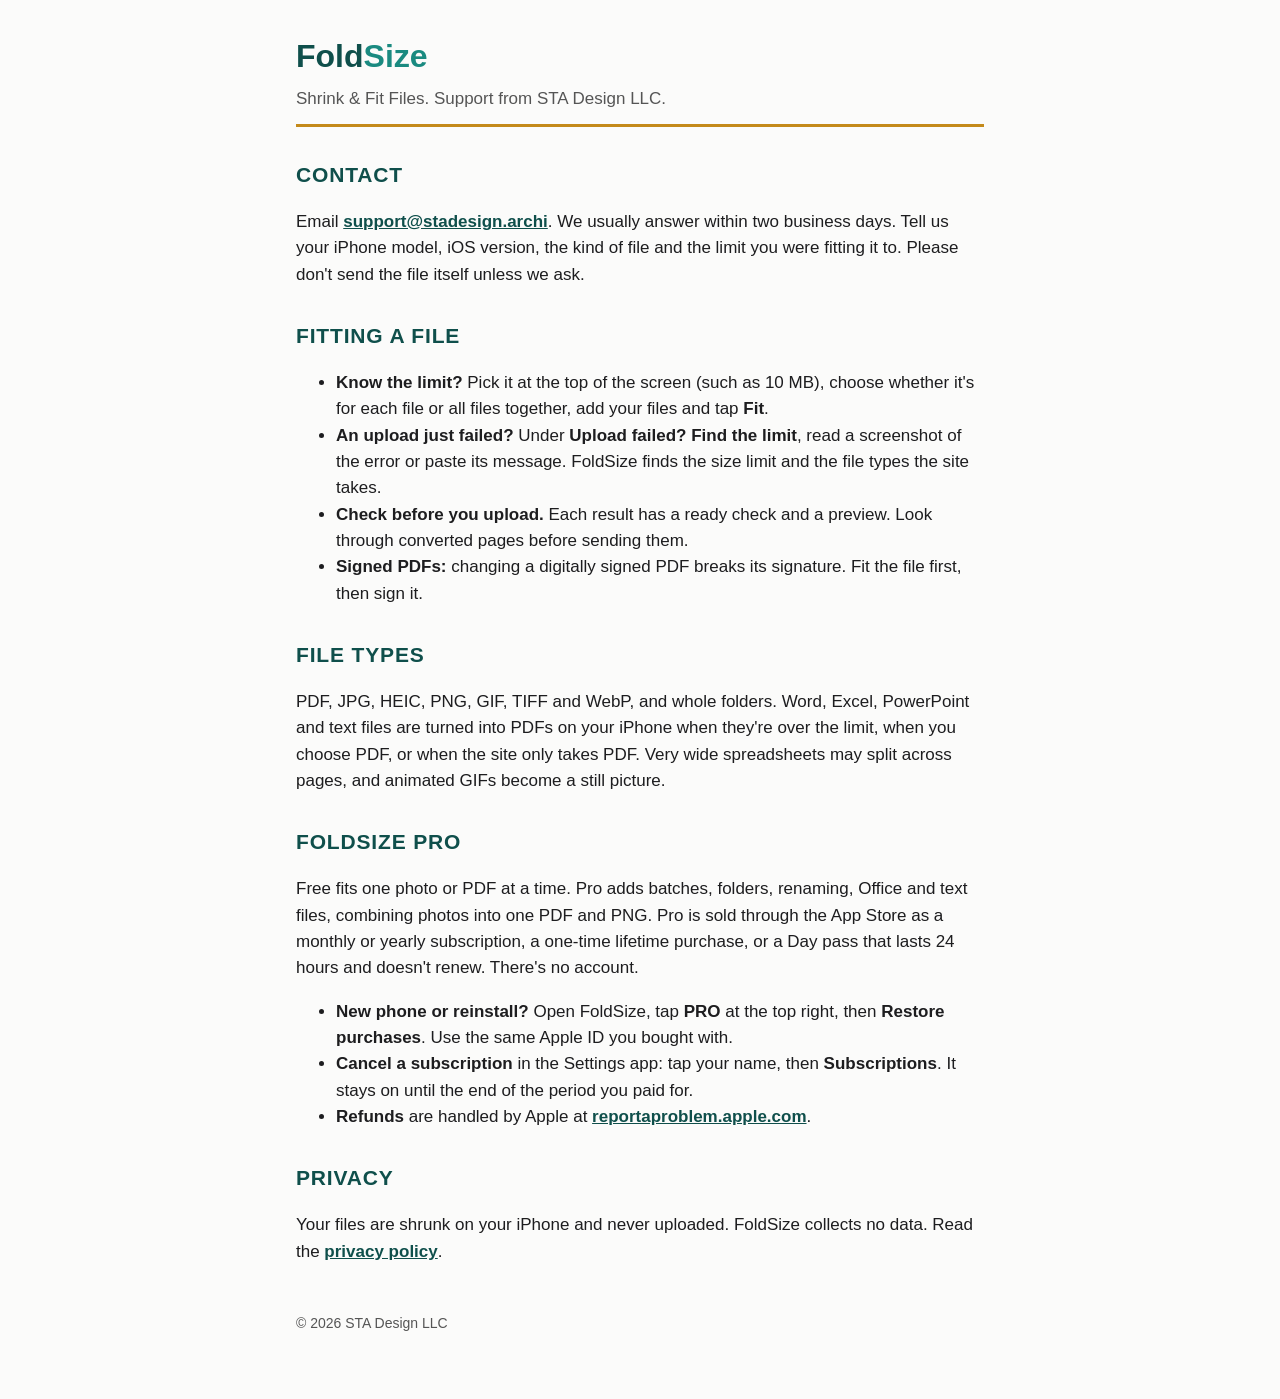
==== index.html @ 5bb441cd "FoldSize support and privacy pages Copied from site/ in sthes26/filefit-app-ios.  Co-Authored-By: Cl" ====
<!doctype html>
<html lang="en"><head><meta charset="utf-8"><meta name="viewport" content="width=device-width,initial-scale=1">
<title>FoldSize Support</title><link rel="stylesheet" href="style.css"></head>
<body><main>
<header><h1>Fold<span class="s">Size</span></h1><p class="sub">Shrink &amp; Fit Files. Support from STA Design LLC.</p></header>

<h2>Contact</h2>
<p>Email <a href="mailto:support@stadesign.archi">support@stadesign.archi</a>. We usually answer within two business days. Tell us your iPhone model, iOS version, the kind of file and the limit you were fitting it to. Please don't send the file itself unless we ask.</p>

<h2>Fitting a file</h2>
<ul>
<li><b>Know the limit?</b> Pick it at the top of the screen (such as 10 MB), choose whether it's for each file or all files together, add your files and tap <b>Fit</b>.</li>
<li><b>An upload just failed?</b> Under <b>Upload failed? Find the limit</b>, read a screenshot of the error or paste its message. FoldSize finds the size limit and the file types the site takes.</li>
<li><b>Check before you upload.</b> Each result has a ready check and a preview. Look through converted pages before sending them.</li>
<li><b>Signed PDFs:</b> changing a digitally signed PDF breaks its signature. Fit the file first, then sign it.</li>
</ul>

<h2>File types</h2>
<p>PDF, JPG, HEIC, PNG, GIF, TIFF and WebP, and whole folders. Word, Excel, PowerPoint and text files are turned into PDFs on your iPhone when they're over the limit, when you choose PDF, or when the site only takes PDF. Very wide spreadsheets may split across pages, and animated GIFs become a still picture.</p>

<h2>FoldSize Pro</h2>
<p>Free fits one photo or PDF at a time. Pro adds batches, folders, renaming, Office and text files, combining photos into one PDF and PNG. Pro is sold through the App Store as a monthly or yearly subscription, a one-time lifetime purchase, or a Day pass that lasts 24 hours and doesn't renew. There's no account.</p>
<ul>
<li><b>New phone or reinstall?</b> Open FoldSize, tap <b>PRO</b> at the top right, then <b>Restore purchases</b>. Use the same Apple ID you bought with.</li>
<li><b>Cancel a subscription</b> in the Settings app: tap your name, then <b>Subscriptions</b>. It stays on until the end of the period you paid for.</li>
<li><b>Refunds</b> are handled by Apple at <a href="https://reportaproblem.apple.com">reportaproblem.apple.com</a>.</li>
</ul>

<h2>Privacy</h2>
<p>Your files are shrunk on your iPhone and never uploaded. FoldSize collects no data. Read the <a href="privacy.html">privacy policy</a>.</p>

<footer>&copy; 2026 STA Design LLC</footer>
</main></body></html>
---- style.css ----
:root{--deep:#0F4F4B;--teal:#1A8A80;--gold:#C48A1A;--ink:#1d1d1f;--muted:#555;--bg:#fbfbfa}
*{box-sizing:border-box}body{margin:0;background:var(--bg);color:var(--ink);font:17px/1.55 -apple-system,BlinkMacSystemFont,"Segoe UI",Roboto,sans-serif}
main{max-width:720px;margin:0 auto;padding:32px 16px 64px}
header{border-bottom:3px solid var(--gold);margin-bottom:24px;padding-bottom:12px}
h1{color:var(--deep);margin:0 0 4px;font-size:32px}h1 .s{color:var(--teal)}
h2{color:var(--deep);margin-top:32px;font-size:21px;text-transform:uppercase;letter-spacing:.04em}
.sub{color:var(--muted);margin:0}a{color:var(--deep);font-weight:600}
footer{margin-top:48px;color:var(--muted);font-size:14px}
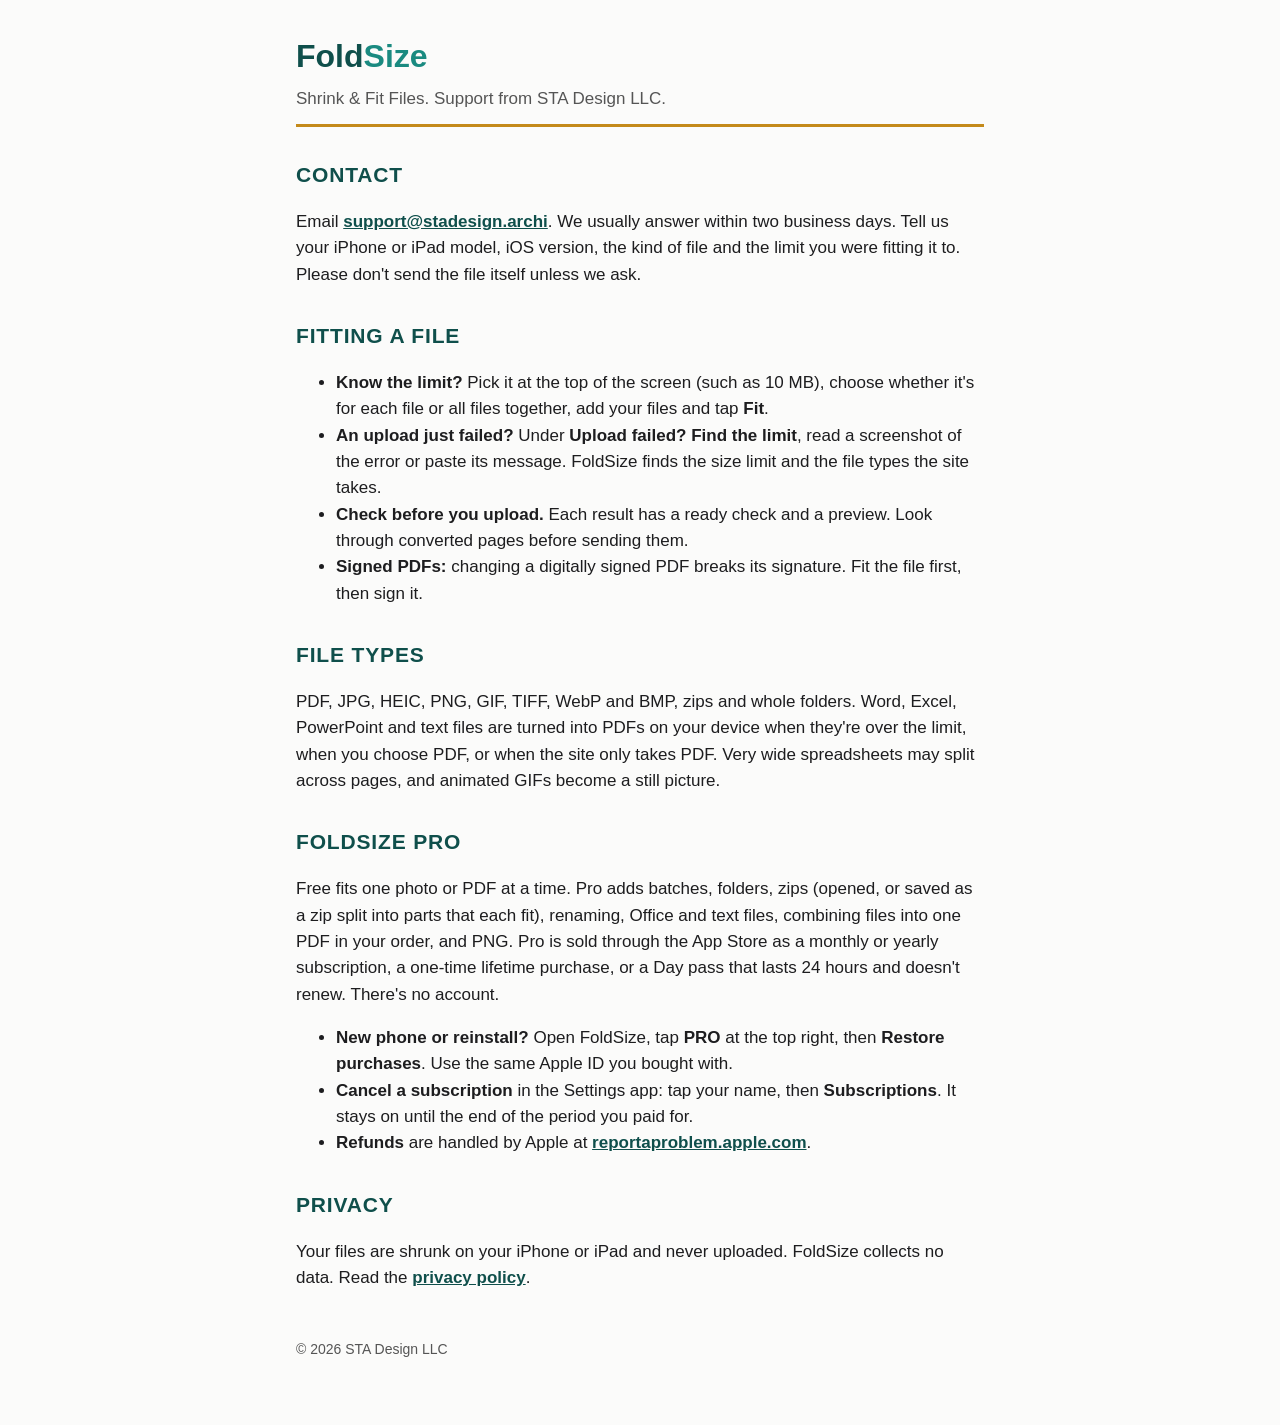
==== commit de4a0f05: "Mention zips, combining, BMP and iPad Co-Authored-By: Claude Opus 5.5 <noreply@anthropic.com> Claude" ====
--- a/index.html
+++ b/index.html
@@ -5,7 +5,7 @@
 <header><h1>Fold<span class="s">Size</span></h1><p class="sub">Shrink &amp; Fit Files. Support from STA Design LLC.</p></header>
 
 <h2>Contact</h2>
-<p>Email <a href="mailto:support@stadesign.archi">support@stadesign.archi</a>. We usually answer within two business days. Tell us your iPhone model, iOS version, the kind of file and the limit you were fitting it to. Please don't send the file itself unless we ask.</p>
+<p>Email <a href="mailto:support@stadesign.archi">support@stadesign.archi</a>. We usually answer within two business days. Tell us your iPhone or iPad model, iOS version, the kind of file and the limit you were fitting it to. Please don't send the file itself unless we ask.</p>
 
 <h2>Fitting a file</h2>
 <ul>
@@ -16,10 +16,10 @@
 </ul>
 
 <h2>File types</h2>
-<p>PDF, JPG, HEIC, PNG, GIF, TIFF and WebP, and whole folders. Word, Excel, PowerPoint and text files are turned into PDFs on your iPhone when they're over the limit, when you choose PDF, or when the site only takes PDF. Very wide spreadsheets may split across pages, and animated GIFs become a still picture.</p>
+<p>PDF, JPG, HEIC, PNG, GIF, TIFF, WebP and BMP, zips and whole folders. Word, Excel, PowerPoint and text files are turned into PDFs on your device when they're over the limit, when you choose PDF, or when the site only takes PDF. Very wide spreadsheets may split across pages, and animated GIFs become a still picture.</p>
 
 <h2>FoldSize Pro</h2>
-<p>Free fits one photo or PDF at a time. Pro adds batches, folders, renaming, Office and text files, combining photos into one PDF and PNG. Pro is sold through the App Store as a monthly or yearly subscription, a one-time lifetime purchase, or a Day pass that lasts 24 hours and doesn't renew. There's no account.</p>
+<p>Free fits one photo or PDF at a time. Pro adds batches, folders, zips (opened, or saved as a zip split into parts that each fit), renaming, Office and text files, combining files into one PDF in your order, and PNG. Pro is sold through the App Store as a monthly or yearly subscription, a one-time lifetime purchase, or a Day pass that lasts 24 hours and doesn't renew. There's no account.</p>
 <ul>
 <li><b>New phone or reinstall?</b> Open FoldSize, tap <b>PRO</b> at the top right, then <b>Restore purchases</b>. Use the same Apple ID you bought with.</li>
 <li><b>Cancel a subscription</b> in the Settings app: tap your name, then <b>Subscriptions</b>. It stays on until the end of the period you paid for.</li>
@@ -27,7 +27,7 @@
 </ul>
 
 <h2>Privacy</h2>
-<p>Your files are shrunk on your iPhone and never uploaded. FoldSize collects no data. Read the <a href="privacy.html">privacy policy</a>.</p>
+<p>Your files are shrunk on your iPhone or iPad and never uploaded. FoldSize collects no data. Read the <a href="privacy.html">privacy policy</a>.</p>
 
 <footer>&copy; 2026 STA Design LLC</footer>
 </main></body></html>
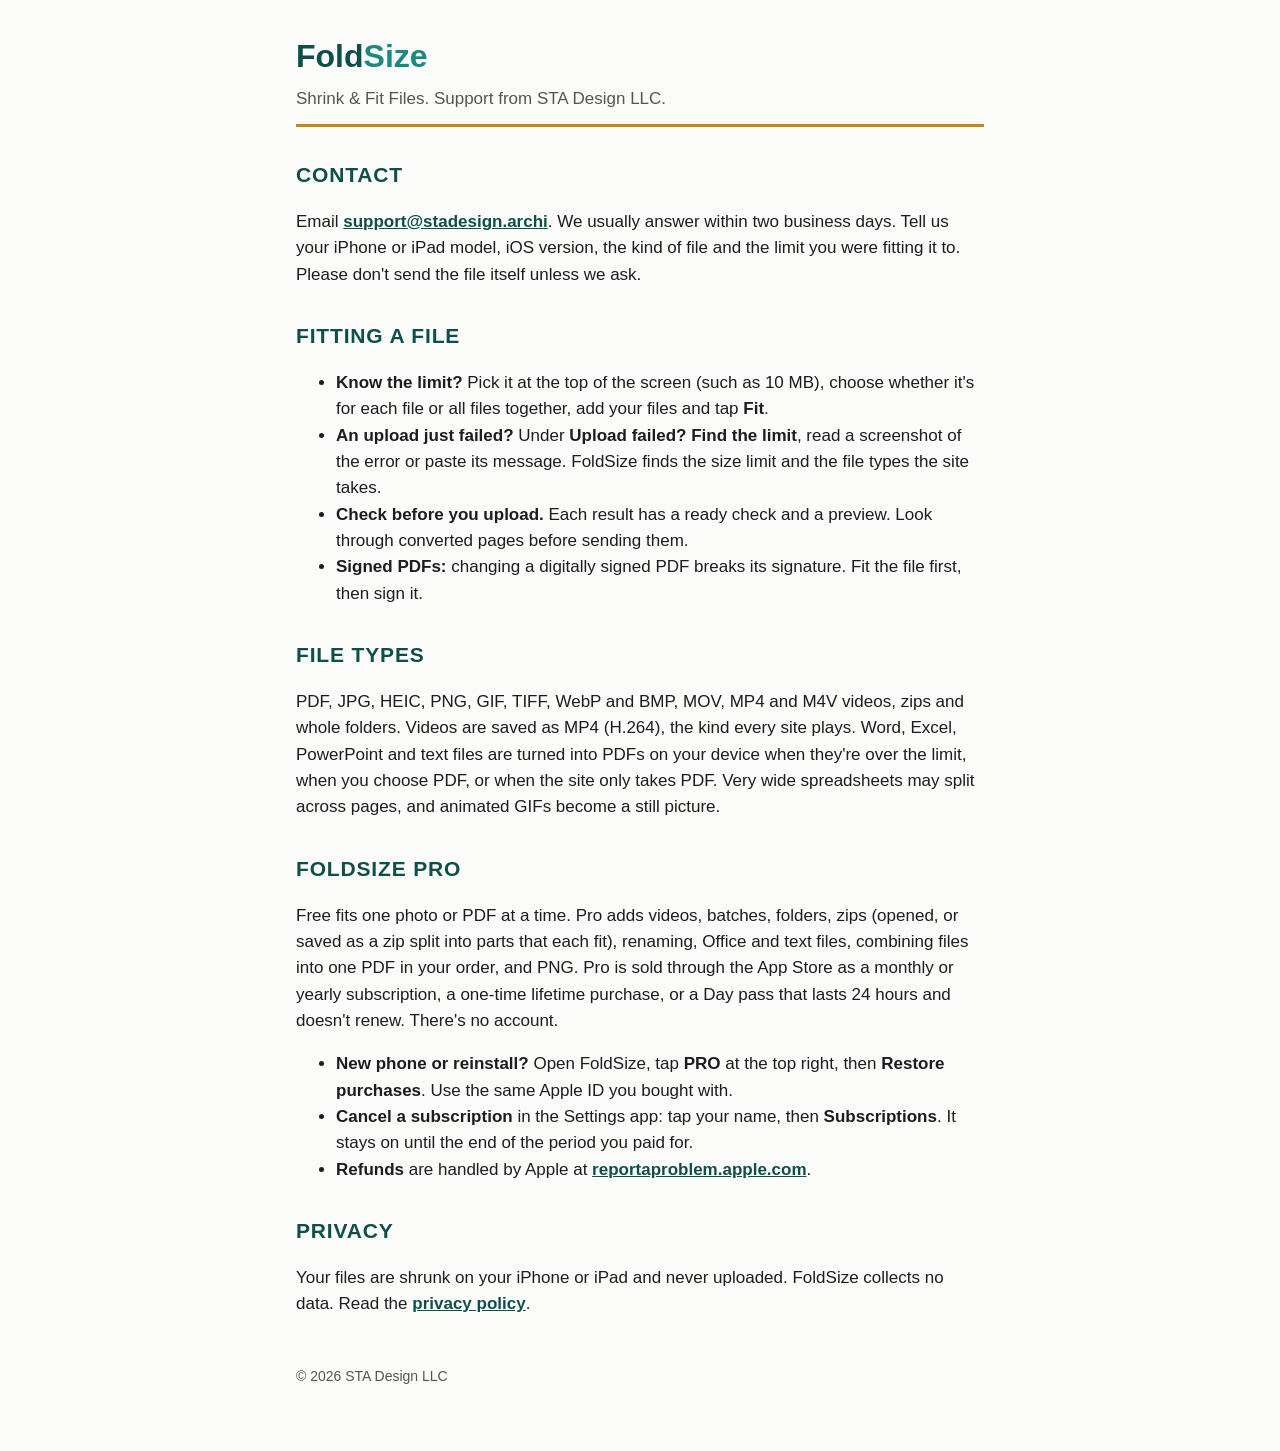
==== commit 7f458e6a: "Mention videos (Pro) on the support and privacy pages Co-Authored-By: Claude Opus 5.5 <noreply@anthr" ====
--- a/index.html
+++ b/index.html
@@ -16,10 +16,10 @@
 </ul>
 
 <h2>File types</h2>
-<p>PDF, JPG, HEIC, PNG, GIF, TIFF, WebP and BMP, zips and whole folders. Word, Excel, PowerPoint and text files are turned into PDFs on your device when they're over the limit, when you choose PDF, or when the site only takes PDF. Very wide spreadsheets may split across pages, and animated GIFs become a still picture.</p>
+<p>PDF, JPG, HEIC, PNG, GIF, TIFF, WebP and BMP, MOV, MP4 and M4V videos, zips and whole folders. Videos are saved as MP4 (H.264), the kind every site plays. Word, Excel, PowerPoint and text files are turned into PDFs on your device when they're over the limit, when you choose PDF, or when the site only takes PDF. Very wide spreadsheets may split across pages, and animated GIFs become a still picture.</p>
 
 <h2>FoldSize Pro</h2>
-<p>Free fits one photo or PDF at a time. Pro adds batches, folders, zips (opened, or saved as a zip split into parts that each fit), renaming, Office and text files, combining files into one PDF in your order, and PNG. Pro is sold through the App Store as a monthly or yearly subscription, a one-time lifetime purchase, or a Day pass that lasts 24 hours and doesn't renew. There's no account.</p>
+<p>Free fits one photo or PDF at a time. Pro adds videos, batches, folders, zips (opened, or saved as a zip split into parts that each fit), renaming, Office and text files, combining files into one PDF in your order, and PNG. Pro is sold through the App Store as a monthly or yearly subscription, a one-time lifetime purchase, or a Day pass that lasts 24 hours and doesn't renew. There's no account.</p>
 <ul>
 <li><b>New phone or reinstall?</b> Open FoldSize, tap <b>PRO</b> at the top right, then <b>Restore purchases</b>. Use the same Apple ID you bought with.</li>
 <li><b>Cancel a subscription</b> in the Settings app: tap your name, then <b>Subscriptions</b>. It stays on until the end of the period you paid for.</li>
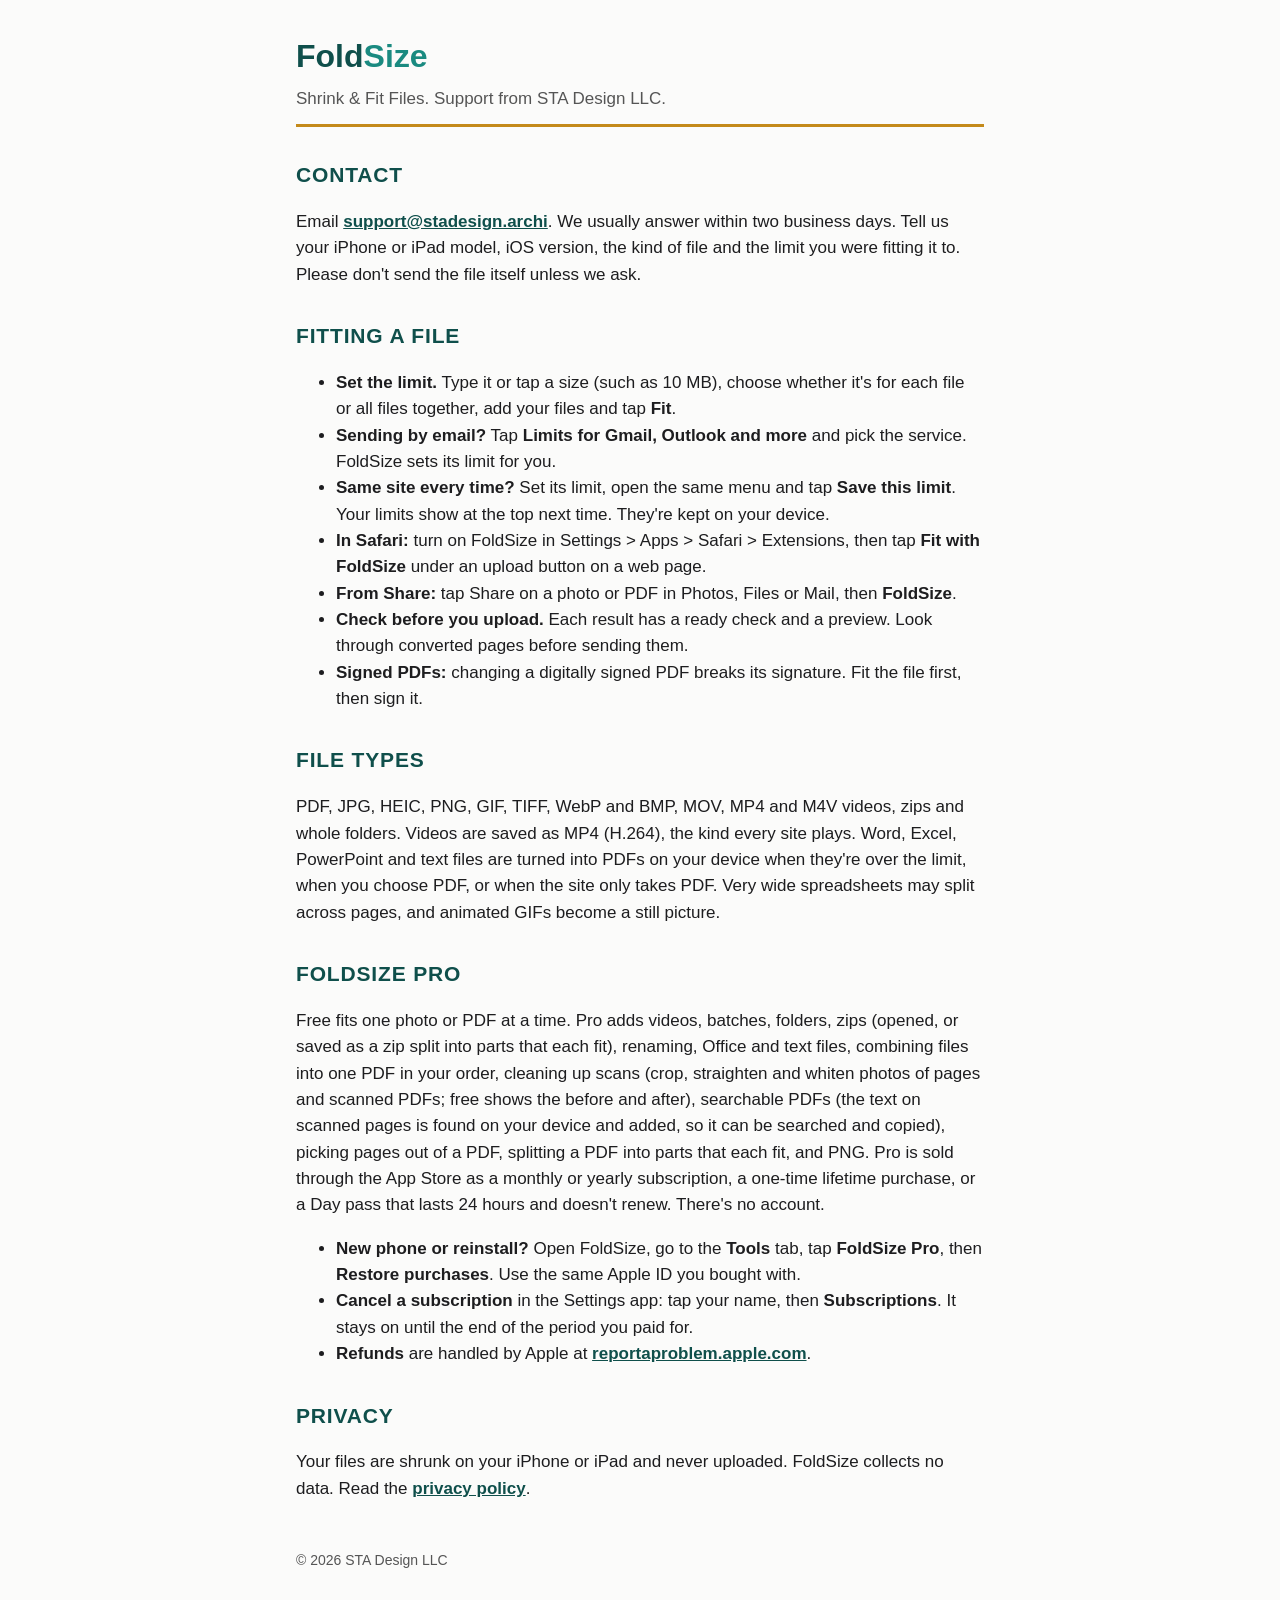
==== commit 7f27485a: "Match the site to the final v1 app Drop the removed "Upload failed? Find the limit" help and the scr" ====
--- a/index.html
+++ b/index.html
@@ -9,8 +9,11 @@
 
 <h2>Fitting a file</h2>
 <ul>
-<li><b>Know the limit?</b> Pick it at the top of the screen (such as 10 MB), choose whether it's for each file or all files together, add your files and tap <b>Fit</b>.</li>
-<li><b>An upload just failed?</b> Under <b>Upload failed? Find the limit</b>, read a screenshot of the error or paste its message. FoldSize finds the size limit and the file types the site takes.</li>
+<li><b>Set the limit.</b> Type it or tap a size (such as 10 MB), choose whether it's for each file or all files together, add your files and tap <b>Fit</b>.</li>
+<li><b>Sending by email?</b> Tap <b>Limits for Gmail, Outlook and more</b> and pick the service. FoldSize sets its limit for you.</li>
+<li><b>Same site every time?</b> Set its limit, open the same menu and tap <b>Save this limit</b>. Your limits show at the top next time. They're kept on your device.</li>
+<li><b>In Safari:</b> turn on FoldSize in Settings &gt; Apps &gt; Safari &gt; Extensions, then tap <b>Fit with FoldSize</b> under an upload button on a web page.</li>
+<li><b>From Share:</b> tap Share on a photo or PDF in Photos, Files or Mail, then <b>FoldSize</b>.</li>
 <li><b>Check before you upload.</b> Each result has a ready check and a preview. Look through converted pages before sending them.</li>
 <li><b>Signed PDFs:</b> changing a digitally signed PDF breaks its signature. Fit the file first, then sign it.</li>
 </ul>
@@ -19,9 +22,9 @@
 <p>PDF, JPG, HEIC, PNG, GIF, TIFF, WebP and BMP, MOV, MP4 and M4V videos, zips and whole folders. Videos are saved as MP4 (H.264), the kind every site plays. Word, Excel, PowerPoint and text files are turned into PDFs on your device when they're over the limit, when you choose PDF, or when the site only takes PDF. Very wide spreadsheets may split across pages, and animated GIFs become a still picture.</p>
 
 <h2>FoldSize Pro</h2>
-<p>Free fits one photo or PDF at a time. Pro adds videos, batches, folders, zips (opened, or saved as a zip split into parts that each fit), renaming, Office and text files, combining files into one PDF in your order, and PNG. Pro is sold through the App Store as a monthly or yearly subscription, a one-time lifetime purchase, or a Day pass that lasts 24 hours and doesn't renew. There's no account.</p>
+<p>Free fits one photo or PDF at a time. Pro adds videos, batches, folders, zips (opened, or saved as a zip split into parts that each fit), renaming, Office and text files, combining files into one PDF in your order, cleaning up scans (crop, straighten and whiten photos of pages and scanned PDFs; free shows the before and after), searchable PDFs (the text on scanned pages is found on your device and added, so it can be searched and copied), picking pages out of a PDF, splitting a PDF into parts that each fit, and PNG. Pro is sold through the App Store as a monthly or yearly subscription, a one-time lifetime purchase, or a Day pass that lasts 24 hours and doesn't renew. There's no account.</p>
 <ul>
-<li><b>New phone or reinstall?</b> Open FoldSize, tap <b>PRO</b> at the top right, then <b>Restore purchases</b>. Use the same Apple ID you bought with.</li>
+<li><b>New phone or reinstall?</b> Open FoldSize, go to the <b>Tools</b> tab, tap <b>FoldSize Pro</b>, then <b>Restore purchases</b>. Use the same Apple ID you bought with.</li>
 <li><b>Cancel a subscription</b> in the Settings app: tap your name, then <b>Subscriptions</b>. It stays on until the end of the period you paid for.</li>
 <li><b>Refunds</b> are handled by Apple at <a href="https://reportaproblem.apple.com">reportaproblem.apple.com</a>.</li>
 </ul>
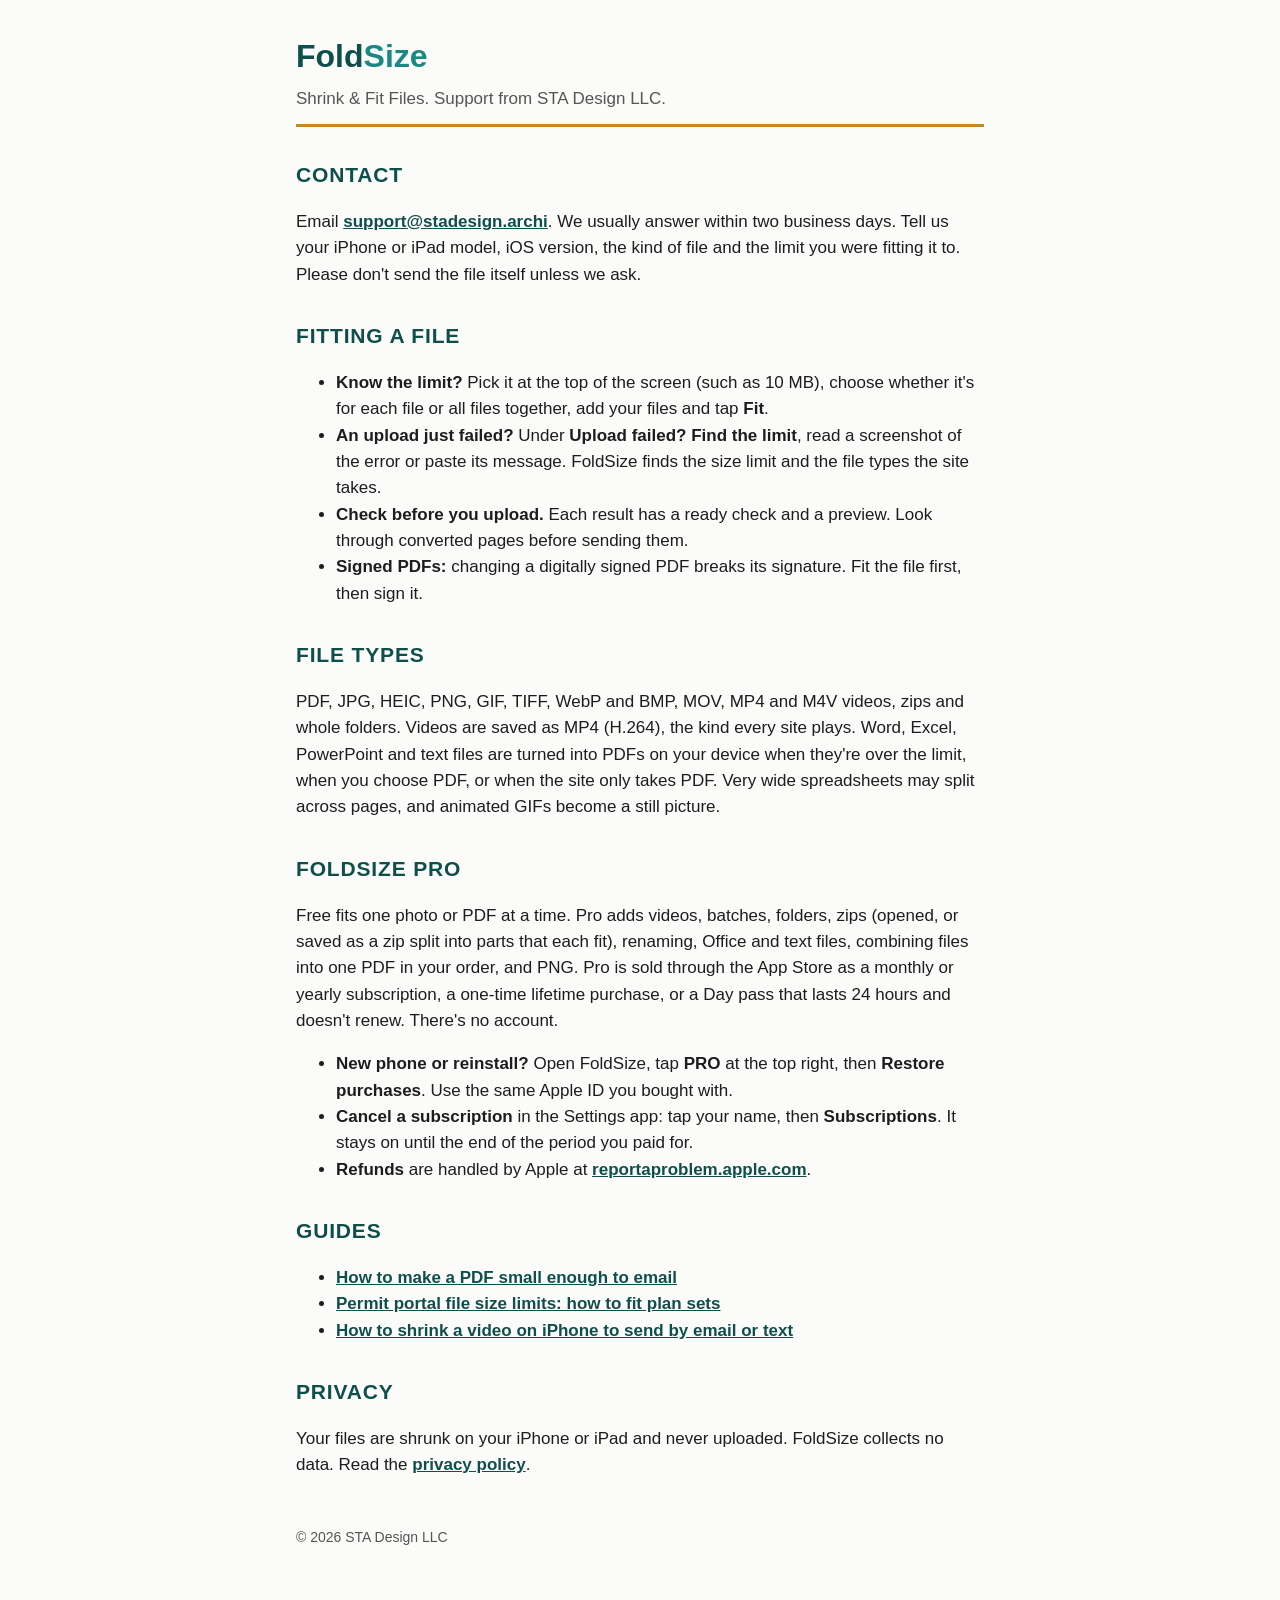
==== commit 5cc99361: "Add first three help guides, a guides page and a sitemap Co-Authored-By: Claude Opus 5.5 <noreply@an" ====
--- a/index.html
+++ b/index.html
@@ -9,11 +9,8 @@
 
 <h2>Fitting a file</h2>
 <ul>
-<li><b>Set the limit.</b> Type it or tap a size (such as 10 MB), choose whether it's for each file or all files together, add your files and tap <b>Fit</b>.</li>
-<li><b>Sending by email?</b> Tap <b>Limits for Gmail, Outlook and more</b> and pick the service. FoldSize sets its limit for you.</li>
-<li><b>Same site every time?</b> Set its limit, open the same menu and tap <b>Save this limit</b>. Your limits show at the top next time. They're kept on your device.</li>
-<li><b>In Safari:</b> turn on FoldSize in Settings &gt; Apps &gt; Safari &gt; Extensions, then tap <b>Fit with FoldSize</b> under an upload button on a web page.</li>
-<li><b>From Share:</b> tap Share on a photo or PDF in Photos, Files or Mail, then <b>FoldSize</b>.</li>
+<li><b>Know the limit?</b> Pick it at the top of the screen (such as 10 MB), choose whether it's for each file or all files together, add your files and tap <b>Fit</b>.</li>
+<li><b>An upload just failed?</b> Under <b>Upload failed? Find the limit</b>, read a screenshot of the error or paste its message. FoldSize finds the size limit and the file types the site takes.</li>
 <li><b>Check before you upload.</b> Each result has a ready check and a preview. Look through converted pages before sending them.</li>
 <li><b>Signed PDFs:</b> changing a digitally signed PDF breaks its signature. Fit the file first, then sign it.</li>
 </ul>
@@ -22,11 +19,18 @@
 <p>PDF, JPG, HEIC, PNG, GIF, TIFF, WebP and BMP, MOV, MP4 and M4V videos, zips and whole folders. Videos are saved as MP4 (H.264), the kind every site plays. Word, Excel, PowerPoint and text files are turned into PDFs on your device when they're over the limit, when you choose PDF, or when the site only takes PDF. Very wide spreadsheets may split across pages, and animated GIFs become a still picture.</p>
 
 <h2>FoldSize Pro</h2>
-<p>Free fits one photo or PDF at a time. Pro adds videos, batches, folders, zips (opened, or saved as a zip split into parts that each fit), renaming, Office and text files, combining files into one PDF in your order, cleaning up scans (crop, straighten and whiten photos of pages and scanned PDFs; free shows the before and after), searchable PDFs (the text on scanned pages is found on your device and added, so it can be searched and copied), picking pages out of a PDF, splitting a PDF into parts that each fit, and PNG. Pro is sold through the App Store as a monthly or yearly subscription, a one-time lifetime purchase, or a Day pass that lasts 24 hours and doesn't renew. There's no account.</p>
+<p>Free fits one photo or PDF at a time. Pro adds videos, batches, folders, zips (opened, or saved as a zip split into parts that each fit), renaming, Office and text files, combining files into one PDF in your order, and PNG. Pro is sold through the App Store as a monthly or yearly subscription, a one-time lifetime purchase, or a Day pass that lasts 24 hours and doesn't renew. There's no account.</p>
 <ul>
-<li><b>New phone or reinstall?</b> Open FoldSize, go to the <b>Tools</b> tab, tap <b>FoldSize Pro</b>, then <b>Restore purchases</b>. Use the same Apple ID you bought with.</li>
+<li><b>New phone or reinstall?</b> Open FoldSize, tap <b>PRO</b> at the top right, then <b>Restore purchases</b>. Use the same Apple ID you bought with.</li>
 <li><b>Cancel a subscription</b> in the Settings app: tap your name, then <b>Subscriptions</b>. It stays on until the end of the period you paid for.</li>
 <li><b>Refunds</b> are handled by Apple at <a href="https://reportaproblem.apple.com">reportaproblem.apple.com</a>.</li>
+</ul>
+
+<h2>Guides</h2>
+<ul>
+<li><a href="guides/pdf-too-big-for-email.html">How to make a PDF small enough to email</a></li>
+<li><a href="guides/permit-portal-file-size-limits.html">Permit portal file size limits: how to fit plan sets</a></li>
+<li><a href="guides/shrink-video-iphone-email.html">How to shrink a video on iPhone to send by email or text</a></li>
 </ul>
 
 <h2>Privacy</h2>
--- a/style.css
+++ b/style.css
@@ -6,3 +6,6 @@
 h2{color:var(--deep);margin-top:32px;font-size:21px;text-transform:uppercase;letter-spacing:.04em}
 .sub{color:var(--muted);margin:0}a{color:var(--deep);font-weight:600}
 footer{margin-top:48px;color:var(--muted);font-size:14px}
+table{border-collapse:collapse;width:100%;margin:16px 0;font-size:16px}th,td{text-align:left;padding:8px;border-bottom:1px solid #ddd;vertical-align:top}th{color:var(--deep)}
+.cta{margin:32px 0;padding:16px;border-left:4px solid var(--teal);background:#eef6f5}.cta p{margin:0}
+.answer{font-size:18px}nav.crumb{font-size:14px;margin-bottom:8px}
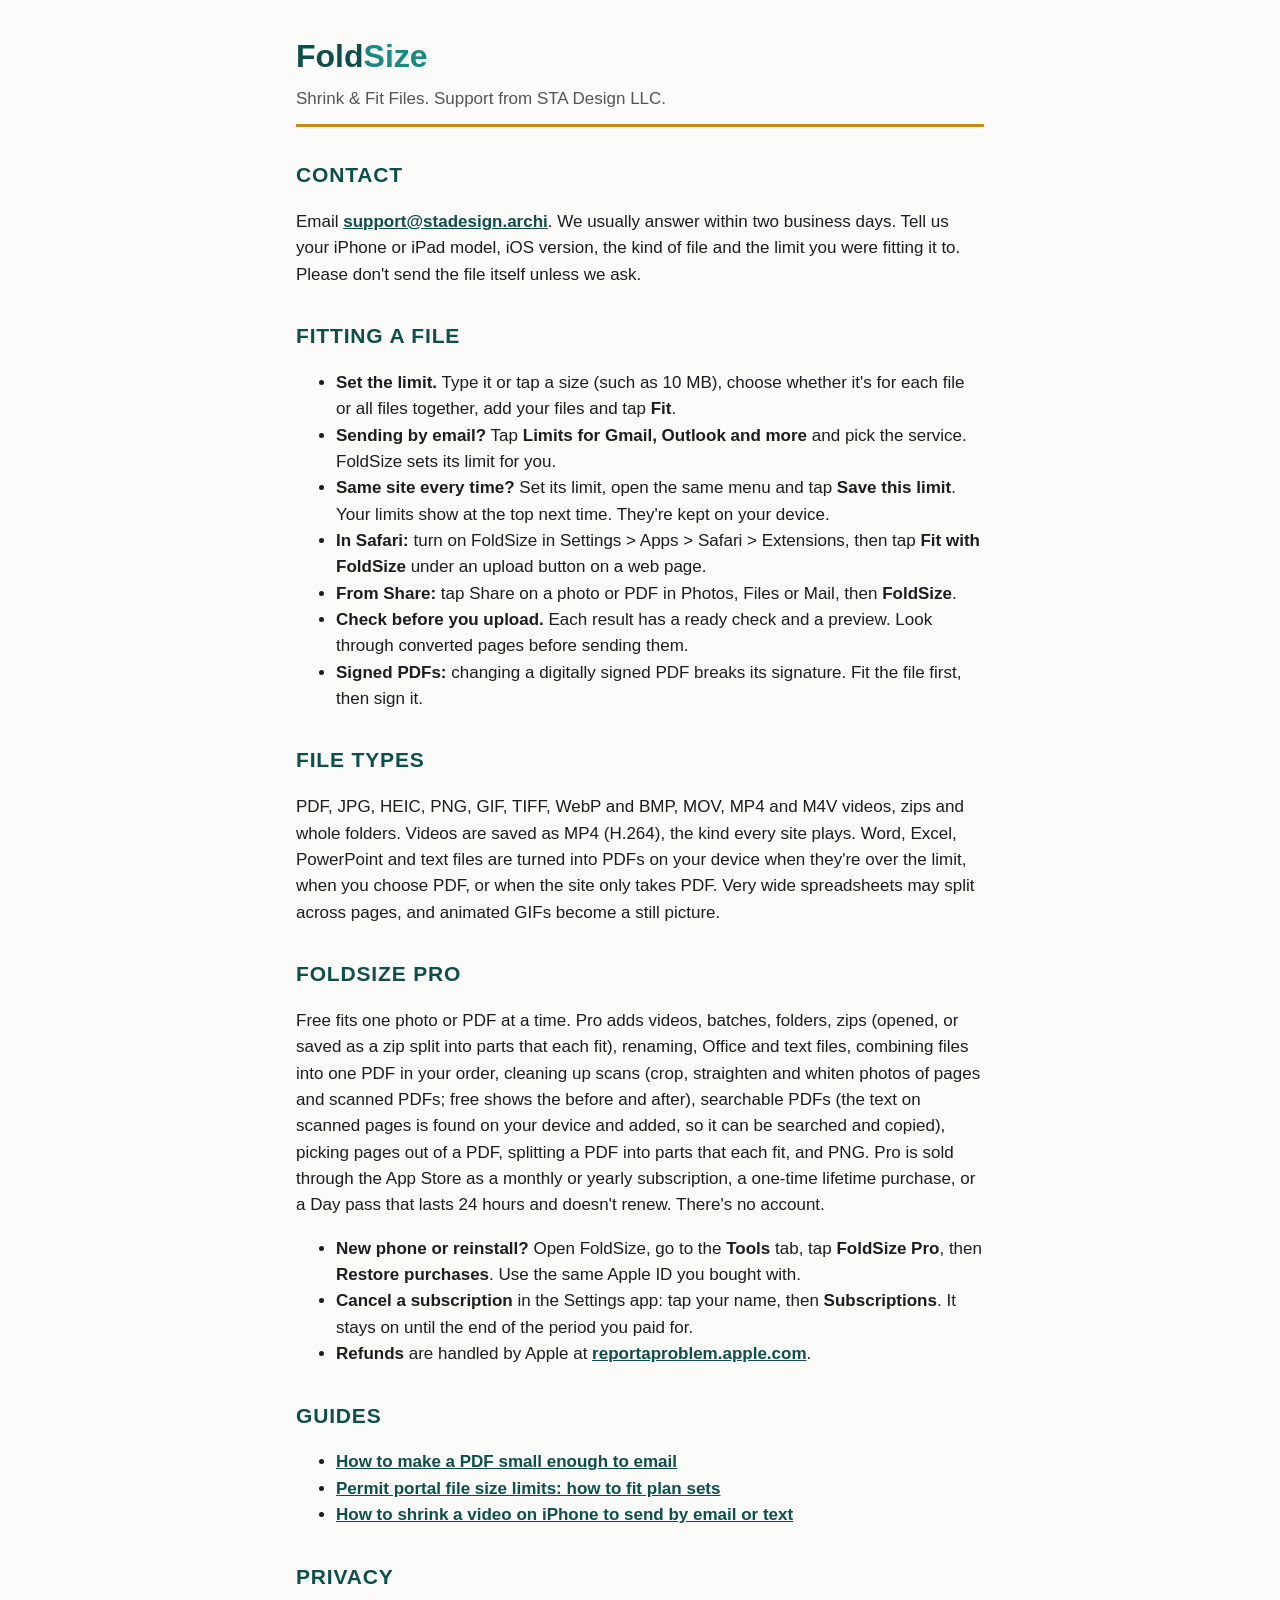
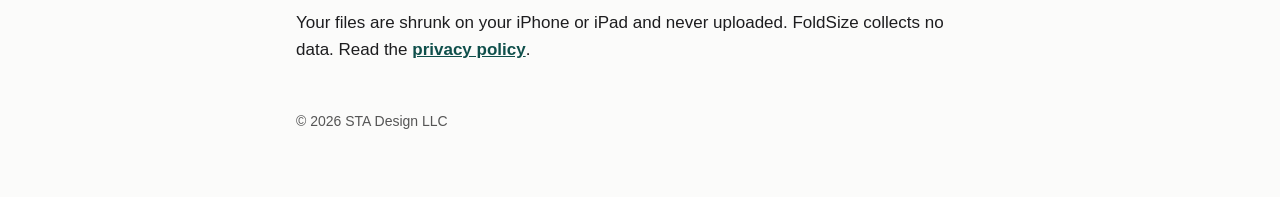
==== commit febab216: "Merge pull request #4 from sthes26/claude/project-thread-tnzvty" ====
--- a/index.html
+++ b/index.html
@@ -9,8 +9,11 @@
 
 <h2>Fitting a file</h2>
 <ul>
-<li><b>Know the limit?</b> Pick it at the top of the screen (such as 10 MB), choose whether it's for each file or all files together, add your files and tap <b>Fit</b>.</li>
-<li><b>An upload just failed?</b> Under <b>Upload failed? Find the limit</b>, read a screenshot of the error or paste its message. FoldSize finds the size limit and the file types the site takes.</li>
+<li><b>Set the limit.</b> Type it or tap a size (such as 10 MB), choose whether it's for each file or all files together, add your files and tap <b>Fit</b>.</li>
+<li><b>Sending by email?</b> Tap <b>Limits for Gmail, Outlook and more</b> and pick the service. FoldSize sets its limit for you.</li>
+<li><b>Same site every time?</b> Set its limit, open the same menu and tap <b>Save this limit</b>. Your limits show at the top next time. They're kept on your device.</li>
+<li><b>In Safari:</b> turn on FoldSize in Settings &gt; Apps &gt; Safari &gt; Extensions, then tap <b>Fit with FoldSize</b> under an upload button on a web page.</li>
+<li><b>From Share:</b> tap Share on a photo or PDF in Photos, Files or Mail, then <b>FoldSize</b>.</li>
 <li><b>Check before you upload.</b> Each result has a ready check and a preview. Look through converted pages before sending them.</li>
 <li><b>Signed PDFs:</b> changing a digitally signed PDF breaks its signature. Fit the file first, then sign it.</li>
 </ul>
@@ -19,9 +22,9 @@
 <p>PDF, JPG, HEIC, PNG, GIF, TIFF, WebP and BMP, MOV, MP4 and M4V videos, zips and whole folders. Videos are saved as MP4 (H.264), the kind every site plays. Word, Excel, PowerPoint and text files are turned into PDFs on your device when they're over the limit, when you choose PDF, or when the site only takes PDF. Very wide spreadsheets may split across pages, and animated GIFs become a still picture.</p>
 
 <h2>FoldSize Pro</h2>
-<p>Free fits one photo or PDF at a time. Pro adds videos, batches, folders, zips (opened, or saved as a zip split into parts that each fit), renaming, Office and text files, combining files into one PDF in your order, and PNG. Pro is sold through the App Store as a monthly or yearly subscription, a one-time lifetime purchase, or a Day pass that lasts 24 hours and doesn't renew. There's no account.</p>
+<p>Free fits one photo or PDF at a time. Pro adds videos, batches, folders, zips (opened, or saved as a zip split into parts that each fit), renaming, Office and text files, combining files into one PDF in your order, cleaning up scans (crop, straighten and whiten photos of pages and scanned PDFs; free shows the before and after), searchable PDFs (the text on scanned pages is found on your device and added, so it can be searched and copied), picking pages out of a PDF, splitting a PDF into parts that each fit, and PNG. Pro is sold through the App Store as a monthly or yearly subscription, a one-time lifetime purchase, or a Day pass that lasts 24 hours and doesn't renew. There's no account.</p>
 <ul>
-<li><b>New phone or reinstall?</b> Open FoldSize, tap <b>PRO</b> at the top right, then <b>Restore purchases</b>. Use the same Apple ID you bought with.</li>
+<li><b>New phone or reinstall?</b> Open FoldSize, go to the <b>Tools</b> tab, tap <b>FoldSize Pro</b>, then <b>Restore purchases</b>. Use the same Apple ID you bought with.</li>
 <li><b>Cancel a subscription</b> in the Settings app: tap your name, then <b>Subscriptions</b>. It stays on until the end of the period you paid for.</li>
 <li><b>Refunds</b> are handled by Apple at <a href="https://reportaproblem.apple.com">reportaproblem.apple.com</a>.</li>
 </ul>
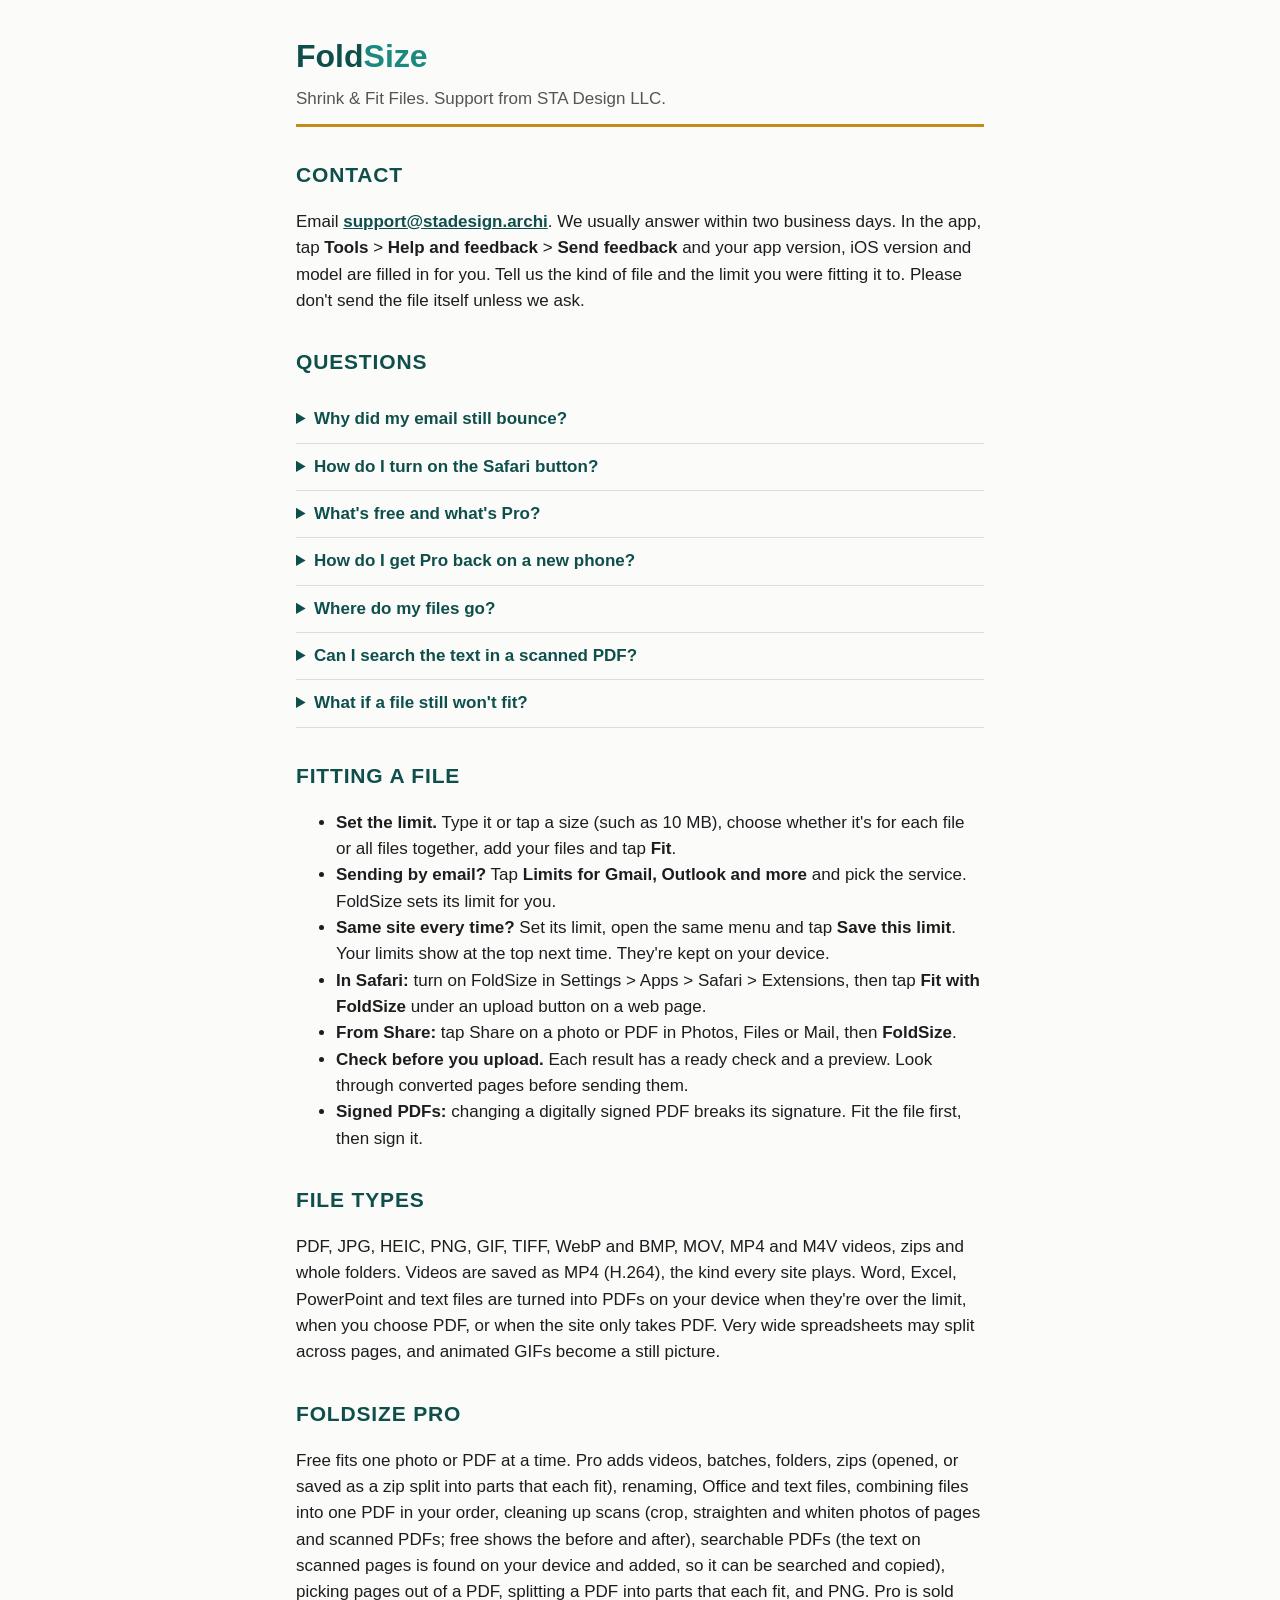
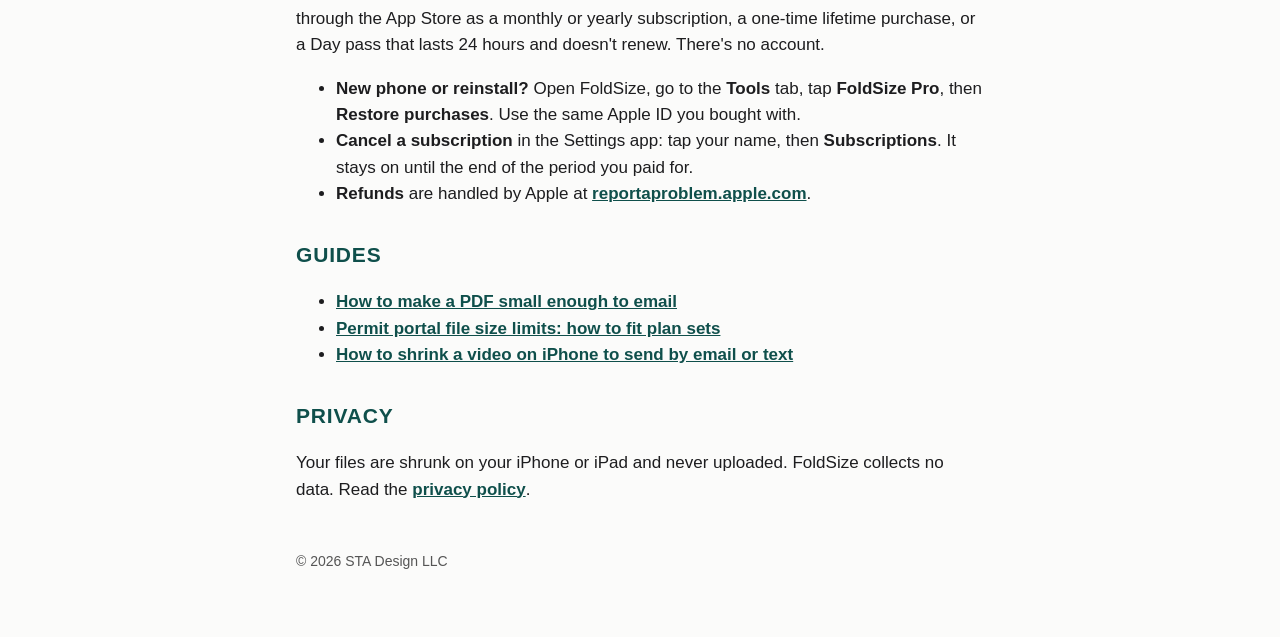
==== commit 151eb0e4: "Add a Questions section (FAQ) to the support page Same seven answers as the app's Help page, and poi" ====
--- a/index.html
+++ b/index.html
@@ -5,7 +5,16 @@
 <header><h1>Fold<span class="s">Size</span></h1><p class="sub">Shrink &amp; Fit Files. Support from STA Design LLC.</p></header>
 
 <h2>Contact</h2>
-<p>Email <a href="mailto:support@stadesign.archi">support@stadesign.archi</a>. We usually answer within two business days. Tell us your iPhone or iPad model, iOS version, the kind of file and the limit you were fitting it to. Please don't send the file itself unless we ask.</p>
+<p>Email <a href="mailto:support@stadesign.archi">support@stadesign.archi</a>. We usually answer within two business days. In the app, tap <b>Tools</b> &gt; <b>Help and feedback</b> &gt; <b>Send feedback</b> and your app version, iOS version and model are filled in for you. Tell us the kind of file and the limit you were fitting it to. Please don't send the file itself unless we ask.</p>
+
+<h2>Questions</h2>
+<details><summary>Why did my email still bounce?</summary><p>Email makes an attachment about a third bigger when it sends it, so Gmail's 25 MB limit fits about 18 MB of files. On the Fit tab, tap <b>Limits for Gmail, Outlook and more</b> and pick your email. FoldSize sets the safe size for you.</p></details>
+<details><summary>How do I turn on the Safari button?</summary><p>Open Settings &gt; Apps &gt; Safari &gt; Extensions, tap <b>FoldSize</b>, turn it on and allow it on the websites you upload to. Then tap <b>Fit with FoldSize</b> under an upload button on a web page.</p></details>
+<details><summary>What's free and what's Pro?</summary><p>Free fits one photo or PDF at a time. Pro adds videos, batches, folders, zips, Office files, scan cleanup, searchable PDFs, combining and splitting. Each tool's page in the <b>Tools</b> tab shows what's included.</p></details>
+<details><summary>How do I get Pro back on a new phone?</summary><p>Open <b>Tools</b> &gt; <b>Help and feedback</b> &gt; <b>How do I get Pro back?</b> and tap <b>Restore purchases</b>, or tap <b>FoldSize Pro</b> &gt; <b>Restore purchases</b>. Use the Apple ID you bought it with. There's no account to sign in to.</p></details>
+<details><summary>Where do my files go?</summary><p>Files are fitted on your iPhone or iPad and never uploaded. You choose where the new files are saved, and FoldSize keeps no copies.</p></details>
+<details><summary>Can I search the text in a scanned PDF?</summary><p>Yes. Use <b>Clean up scans</b> in the Tools tab. It finds the text on your device and adds it to the PDF, so you can search and copy it. Saving clean, searchable copies needs Pro.</p></details>
+<details><summary>What if a file still won't fit?</summary><p>FoldSize stops before a file becomes unreadable. Try a higher limit if the site allows it, split a PDF into parts that each fit, or save a zip split into parts. Splitting needs Pro.</p></details>
 
 <h2>Fitting a file</h2>
 <ul>
--- a/style.css
+++ b/style.css
@@ -9,3 +9,4 @@
 table{border-collapse:collapse;width:100%;margin:16px 0;font-size:16px}th,td{text-align:left;padding:8px;border-bottom:1px solid #ddd;vertical-align:top}th{color:var(--deep)}
 .cta{margin:32px 0;padding:16px;border-left:4px solid var(--teal);background:#eef6f5}.cta p{margin:0}
 .answer{font-size:18px}nav.crumb{font-size:14px;margin-bottom:8px}
+details{border-bottom:1px solid #ddd;padding:10px 0}summary{cursor:pointer;font-weight:600;color:var(--deep)}details p{margin:8px 0 0}
